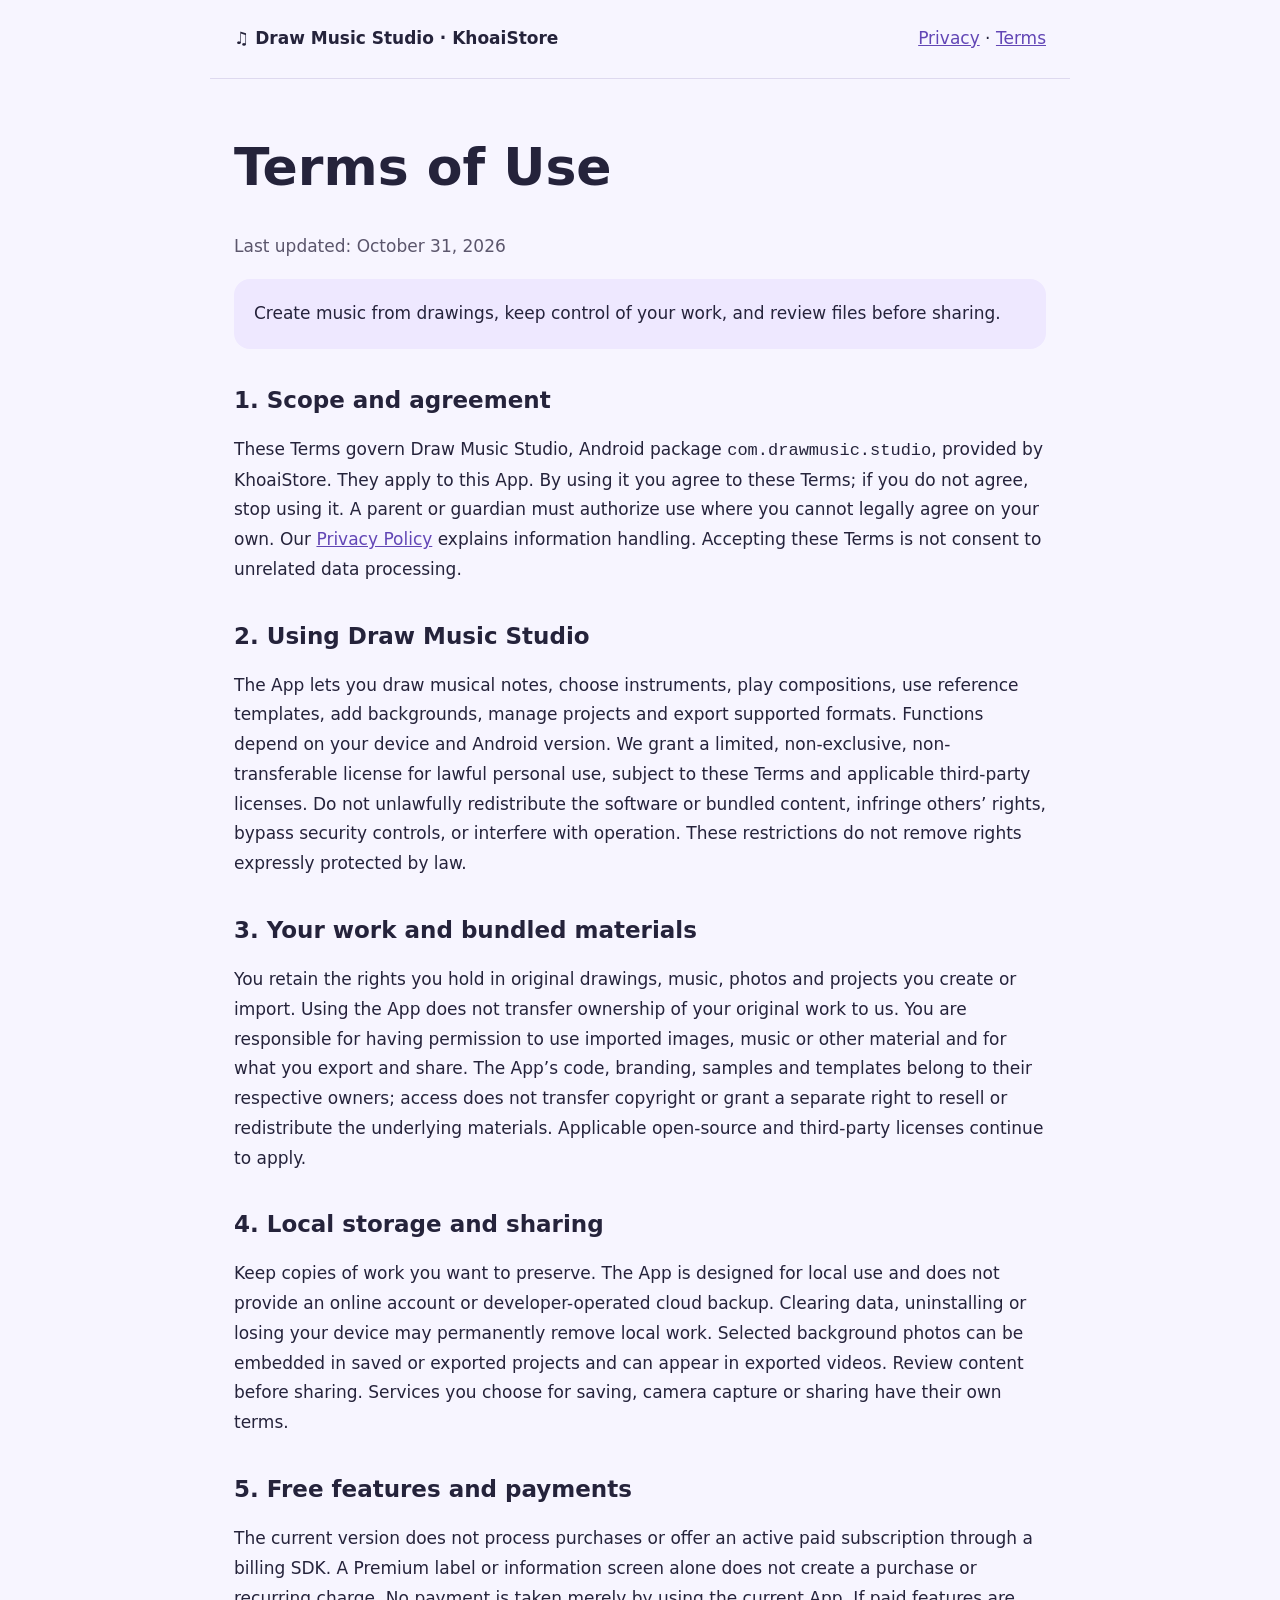
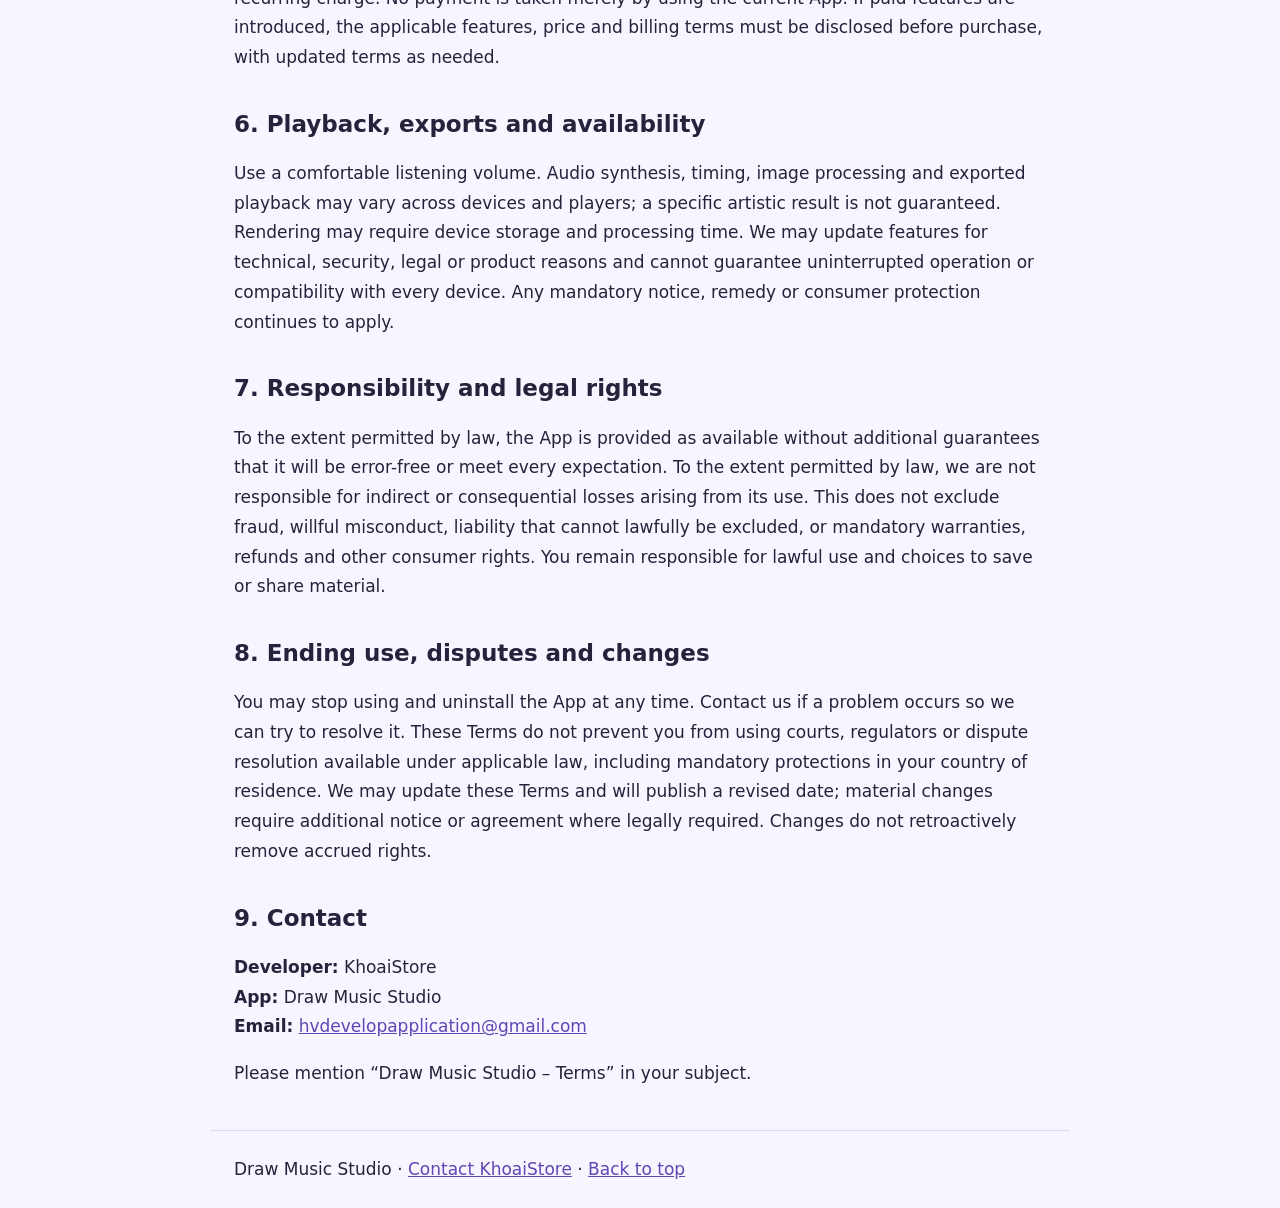
==== terms.html @ e7ddd859 "Publish Terms and Privacy for Draw Music Studio" ====
<!doctype html><html lang="en"><head><meta charset="utf-8"><meta name="viewport" content="width=device-width,initial-scale=1"><meta name="description" content="Terms of Use for Draw Music Studio by KhoaiStore"><title>Terms of Use · Draw Music Studio</title><link rel="stylesheet" href="styles.css"></head><body><header><strong>♫ Draw Music Studio · KhoaiStore</strong><nav><a href="index.html">Privacy</a> · <a href="terms.html">Terms</a></nav></header><main id="main"><h1>Terms of Use</h1><p class="lead">Last updated: <time datetime="2026-10-31">October 31, 2026</time></p><aside class="summary">Create music from drawings, keep control of your work, and review files before sharing.</aside><section id="section-1"><h2>1. Scope and agreement</h2><p>These Terms govern Draw Music Studio, Android package <code>com.drawmusic.studio</code>, provided by KhoaiStore. They apply to this App. By using it you agree to these Terms; if you do not agree, stop using it. A parent or guardian must authorize use where you cannot legally agree on your own. Our <a href="index.html">Privacy Policy</a> explains information handling. Accepting these Terms is not consent to unrelated data processing.</p></section><section id="section-2"><h2>2. Using Draw Music Studio</h2><p>The App lets you draw musical notes, choose instruments, play compositions, use reference templates, add backgrounds, manage projects and export supported formats. Functions depend on your device and Android version. We grant a limited, non-exclusive, non-transferable license for lawful personal use, subject to these Terms and applicable third-party licenses. Do not unlawfully redistribute the software or bundled content, infringe others’ rights, bypass security controls, or interfere with operation. These restrictions do not remove rights expressly protected by law.</p></section><section id="section-3"><h2>3. Your work and bundled materials</h2><p>You retain the rights you hold in original drawings, music, photos and projects you create or import. Using the App does not transfer ownership of your original work to us. You are responsible for having permission to use imported images, music or other material and for what you export and share. The App’s code, branding, samples and templates belong to their respective owners; access does not transfer copyright or grant a separate right to resell or redistribute the underlying materials. Applicable open-source and third-party licenses continue to apply.</p></section><section id="section-4"><h2>4. Local storage and sharing</h2><p>Keep copies of work you want to preserve. The App is designed for local use and does not provide an online account or developer-operated cloud backup. Clearing data, uninstalling or losing your device may permanently remove local work. Selected background photos can be embedded in saved or exported projects and can appear in exported videos. Review content before sharing. Services you choose for saving, camera capture or sharing have their own terms.</p></section><section id="section-5"><h2>5. Free features and payments</h2><p>The current version does not process purchases or offer an active paid subscription through a billing SDK. A Premium label or information screen alone does not create a purchase or recurring charge. No payment is taken merely by using the current App. If paid features are introduced, the applicable features, price and billing terms must be disclosed before purchase, with updated terms as needed.</p></section><section id="section-6"><h2>6. Playback, exports and availability</h2><p>Use a comfortable listening volume. Audio synthesis, timing, image processing and exported playback may vary across devices and players; a specific artistic result is not guaranteed. Rendering may require device storage and processing time. We may update features for technical, security, legal or product reasons and cannot guarantee uninterrupted operation or compatibility with every device. Any mandatory notice, remedy or consumer protection continues to apply.</p></section><section id="section-7"><h2>7. Responsibility and legal rights</h2><p>To the extent permitted by law, the App is provided as available without additional guarantees that it will be error-free or meet every expectation. To the extent permitted by law, we are not responsible for indirect or consequential losses arising from its use. This does not exclude fraud, willful misconduct, liability that cannot lawfully be excluded, or mandatory warranties, refunds and other consumer rights. You remain responsible for lawful use and choices to save or share material.</p></section><section id="section-8"><h2>8. Ending use, disputes and changes</h2><p>You may stop using and uninstall the App at any time. Contact us if a problem occurs so we can try to resolve it. These Terms do not prevent you from using courts, regulators or dispute resolution available under applicable law, including mandatory protections in your country of residence. We may update these Terms and will publish a revised date; material changes require additional notice or agreement where legally required. Changes do not retroactively remove accrued rights.</p></section><section id="section-9"><h2>9. Contact</h2><p><strong>Developer:</strong> KhoaiStore<br><strong>App:</strong> Draw Music Studio<br><strong>Email:</strong> <a href="mailto:hvdevelopapplication@gmail.com">hvdevelopapplication@gmail.com</a><p>Please mention “Draw Music Studio – Terms” in your subject.</p></p></section></main><footer>Draw Music Studio · <a href="mailto:hvdevelopapplication@gmail.com">Contact KhoaiStore</a> · <a href="#main">Back to top</a></footer></body></html>
---- styles.css ----
*{box-sizing:border-box}html{scroll-behavior:smooth}body{margin:0;background:#f7f5ff;color:#25233b;font:17px/1.75 system-ui,sans-serif}header,main,footer{max-width:860px;margin:auto;padding:24px}header{display:flex;justify-content:space-between;gap:20px;border-bottom:1px solid #ded9ef}a{color:#6246b5}h1{font-size:clamp(32px,6vw,52px);line-height:1.15}h2{font-size:23px;line-height:1.35;margin-top:36px}.lead{color:#5b566c}.summary{background:#eee8ff;border-radius:16px;padding:20px}footer{border-top:1px solid #ded9ef}code{overflow-wrap:anywhere}a:focus-visible{outline:3px solid #6246b5;outline-offset:4px}@media(max-width:500px){header{display:block}body{font-size:16px}}
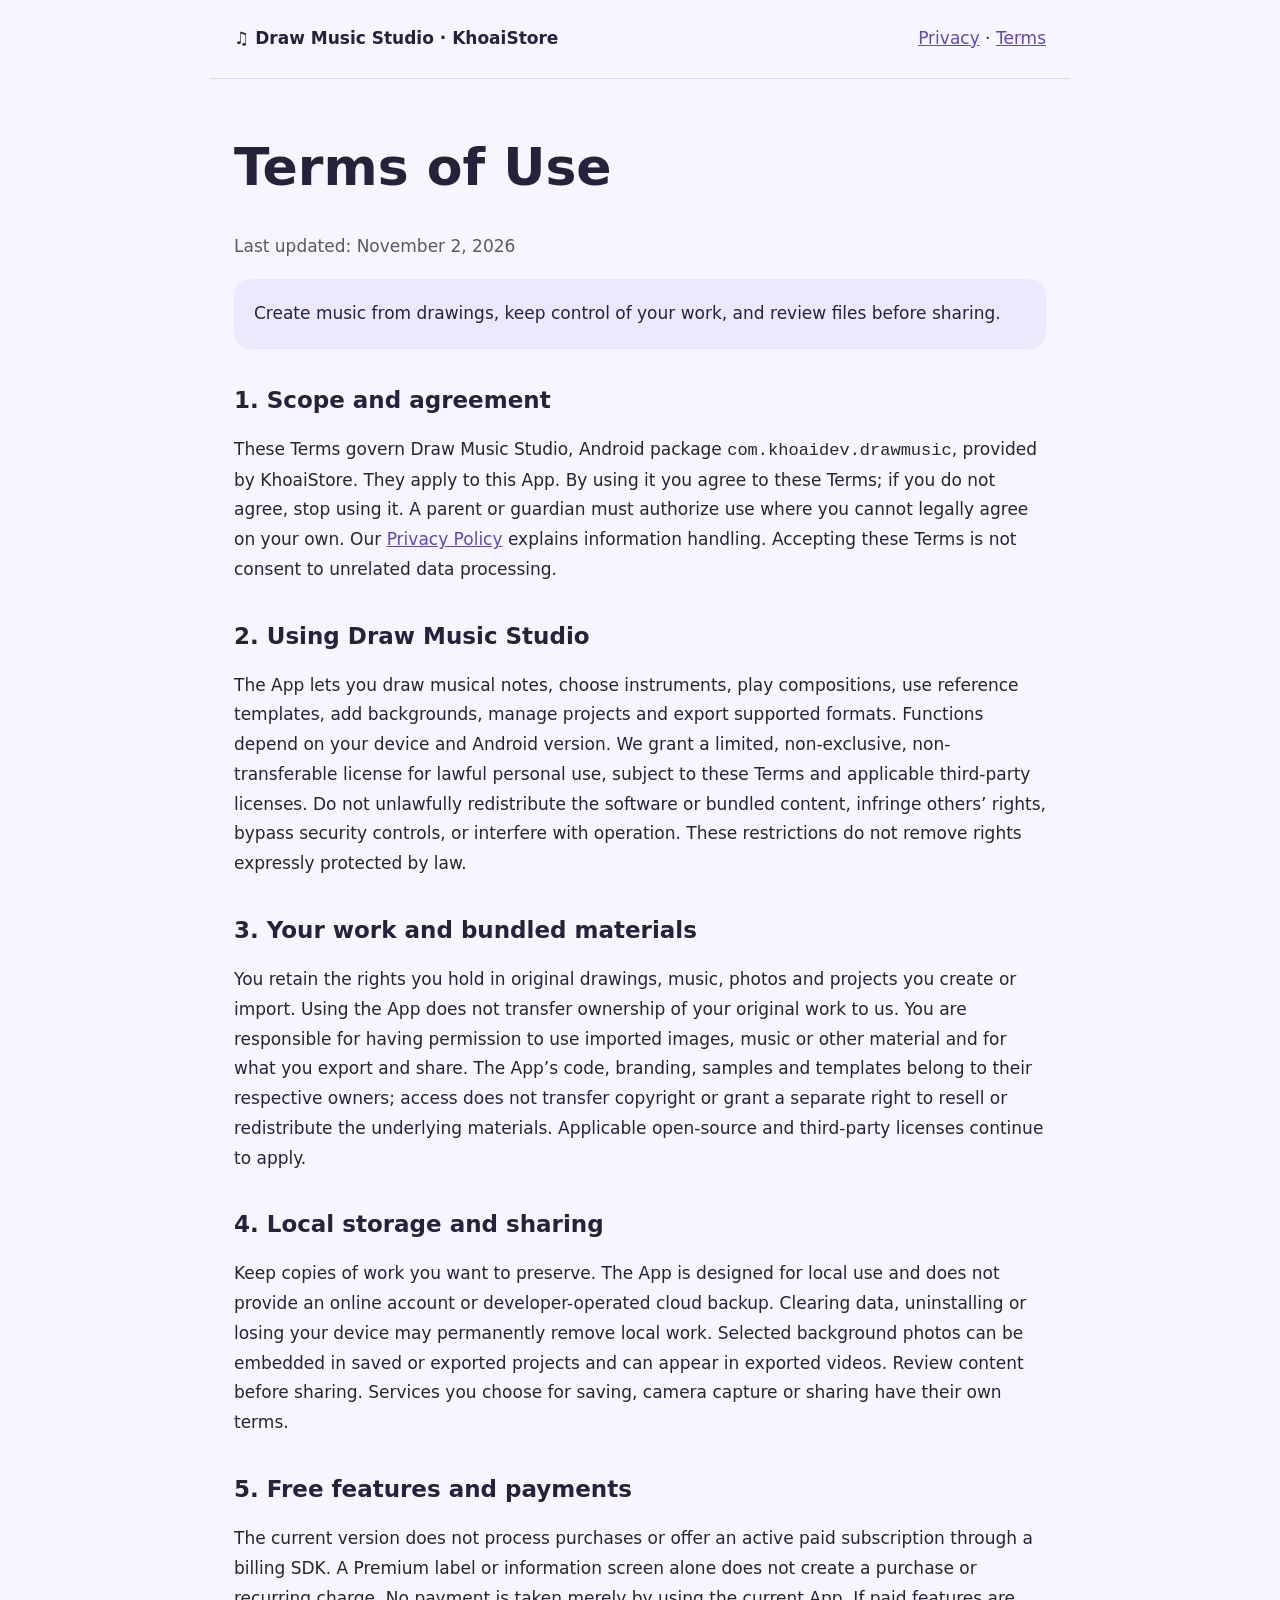
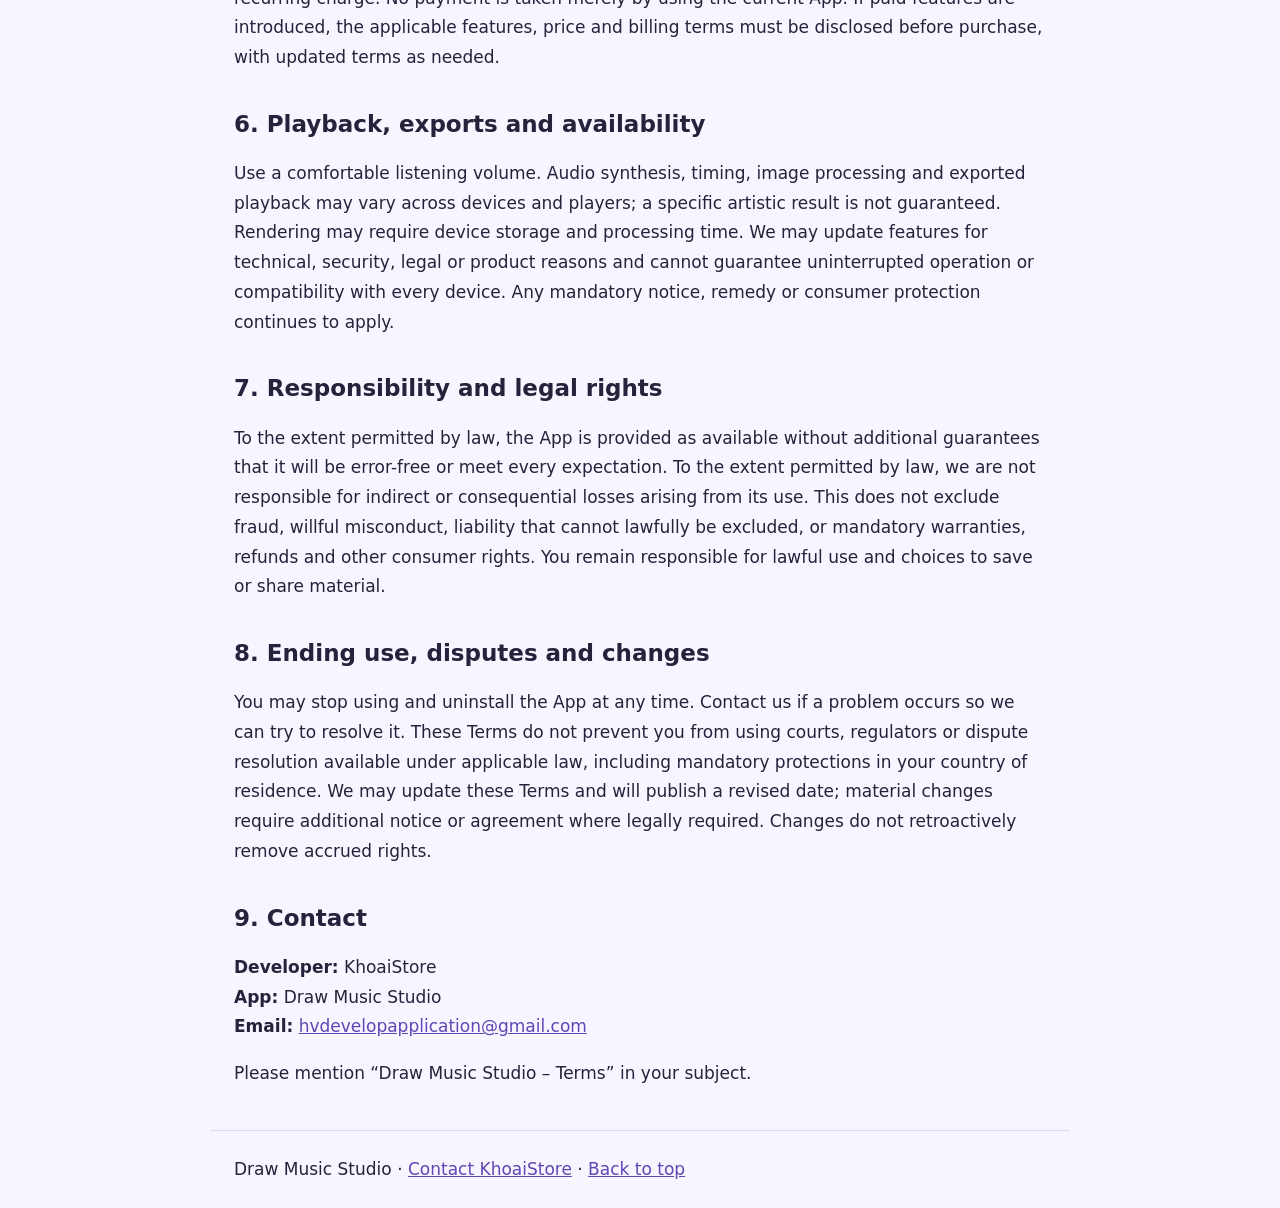
==== commit 26b78e23: "fix: align legal pages with app package and disabled ads SDKs" ====
--- a/terms.html
+++ b/terms.html
@@ -1 +1,18 @@
-<!doctype html><html lang="en"><head><meta charset="utf-8"><meta name="viewport" content="width=device-width,initial-scale=1"><meta name="description" content="Terms of Use for Draw Music Studio by KhoaiStore"><title>Terms of Use · Draw Music Studio</title><link rel="stylesheet" href="styles.css"></head><body><header><strong>♫ Draw Music Studio · KhoaiStore</strong><nav><a href="index.html">Privacy</a> · <a href="terms.html">Terms</a></nav></header><main id="main"><h1>Terms of Use</h1><p class="lead">Last updated: <time datetime="2026-10-31">October 31, 2026</time></p><aside class="summary">Create music from drawings, keep control of your work, and review files before sharing.</aside><section id="section-1"><h2>1. Scope and agreement</h2><p>These Terms govern Draw Music Studio, Android package <code>com.drawmusic.studio</code>, provided by KhoaiStore. They apply to this App. By using it you agree to these Terms; if you do not agree, stop using it. A parent or guardian must authorize use where you cannot legally agree on your own. Our <a href="index.html">Privacy Policy</a> explains information handling. Accepting these Terms is not consent to unrelated data processing.</p></section><section id="section-2"><h2>2. Using Draw Music Studio</h2><p>The App lets you draw musical notes, choose instruments, play compositions, use reference templates, add backgrounds, manage projects and export supported formats. Functions depend on your device and Android version. We grant a limited, non-exclusive, non-transferable license for lawful personal use, subject to these Terms and applicable third-party licenses. Do not unlawfully redistribute the software or bundled content, infringe others’ rights, bypass security controls, or interfere with operation. These restrictions do not remove rights expressly protected by law.</p></section><section id="section-3"><h2>3. Your work and bundled materials</h2><p>You retain the rights you hold in original drawings, music, photos and projects you create or import. Using the App does not transfer ownership of your original work to us. You are responsible for having permission to use imported images, music or other material and for what you export and share. The App’s code, branding, samples and templates belong to their respective owners; access does not transfer copyright or grant a separate right to resell or redistribute the underlying materials. Applicable open-source and third-party licenses continue to apply.</p></section><section id="section-4"><h2>4. Local storage and sharing</h2><p>Keep copies of work you want to preserve. The App is designed for local use and does not provide an online account or developer-operated cloud backup. Clearing data, uninstalling or losing your device may permanently remove local work. Selected background photos can be embedded in saved or exported projects and can appear in exported videos. Review content before sharing. Services you choose for saving, camera capture or sharing have their own terms.</p></section><section id="section-5"><h2>5. Free features and payments</h2><p>The current version does not process purchases or offer an active paid subscription through a billing SDK. A Premium label or information screen alone does not create a purchase or recurring charge. No payment is taken merely by using the current App. If paid features are introduced, the applicable features, price and billing terms must be disclosed before purchase, with updated terms as needed.</p></section><section id="section-6"><h2>6. Playback, exports and availability</h2><p>Use a comfortable listening volume. Audio synthesis, timing, image processing and exported playback may vary across devices and players; a specific artistic result is not guaranteed. Rendering may require device storage and processing time. We may update features for technical, security, legal or product reasons and cannot guarantee uninterrupted operation or compatibility with every device. Any mandatory notice, remedy or consumer protection continues to apply.</p></section><section id="section-7"><h2>7. Responsibility and legal rights</h2><p>To the extent permitted by law, the App is provided as available without additional guarantees that it will be error-free or meet every expectation. To the extent permitted by law, we are not responsible for indirect or consequential losses arising from its use. This does not exclude fraud, willful misconduct, liability that cannot lawfully be excluded, or mandatory warranties, refunds and other consumer rights. You remain responsible for lawful use and choices to save or share material.</p></section><section id="section-8"><h2>8. Ending use, disputes and changes</h2><p>You may stop using and uninstall the App at any time. Contact us if a problem occurs so we can try to resolve it. These Terms do not prevent you from using courts, regulators or dispute resolution available under applicable law, including mandatory protections in your country of residence. We may update these Terms and will publish a revised date; material changes require additional notice or agreement where legally required. Changes do not retroactively remove accrued rights.</p></section><section id="section-9"><h2>9. Contact</h2><p><strong>Developer:</strong> KhoaiStore<br><strong>App:</strong> Draw Music Studio<br><strong>Email:</strong> <a href="mailto:hvdevelopapplication@gmail.com">hvdevelopapplication@gmail.com</a><p>Please mention “Draw Music Studio – Terms” in your subject.</p></p></section></main><footer>Draw Music Studio · <a href="mailto:hvdevelopapplication@gmail.com">Contact KhoaiStore</a> · <a href="#main">Back to top</a></footer></body></html>+<!doctype html>
+<html lang="en"><head><meta charset="utf-8"><meta name="viewport" content="width=device-width,initial-scale=1"><meta name="description" content="Terms of Use for Draw Music Studio by KhoaiStore"><title>Terms of Use · Draw Music Studio</title><link rel="stylesheet" href="styles.css"></head>
+<body><header><strong>♫ Draw Music Studio · KhoaiStore</strong><nav><a href="index.html">Privacy</a> · <a href="terms.html">Terms</a></nav>
+</header>
+<main id="main"><h1>Terms of Use</h1><p class="lead">Last updated: <time datetime="2026-11-02">November 2, 2026</time></p><aside class="summary">Create music from drawings, keep control of your work, and review files before sharing.</aside>
+<section id="section-1"><h2>1. Scope and agreement</h2><p>These Terms govern Draw Music Studio, Android package <code>com.khoaidev.drawmusic</code>, provided by KhoaiStore. They apply to this App. By using it you agree to these Terms; if you do not agree, stop using it. A parent or guardian must authorize use where you cannot legally agree on your own. Our <a href="index.html">Privacy Policy</a> explains information handling. Accepting these Terms is not consent to unrelated data processing.</p></section>
+<section id="section-2"><h2>2. Using Draw Music Studio</h2><p>The App lets you draw musical notes, choose instruments, play compositions, use reference templates, add backgrounds, manage projects and export supported formats. Functions depend on your device and Android version. We grant a limited, non-exclusive, non-transferable license for lawful personal use, subject to these Terms and applicable third-party licenses. Do not unlawfully redistribute the software or bundled content, infringe others’ rights, bypass security controls, or interfere with operation. These restrictions do not remove rights expressly protected by law.</p></section>
+<section id="section-3"><h2>3. Your work and bundled materials</h2><p>You retain the rights you hold in original drawings, music, photos and projects you create or import. Using the App does not transfer ownership of your original work to us. You are responsible for having permission to use imported images, music or other material and for what you export and share. The App’s code, branding, samples and templates belong to their respective owners; access does not transfer copyright or grant a separate right to resell or redistribute the underlying materials. Applicable open-source and third-party licenses continue to apply.</p></section>
+<section id="section-4"><h2>4. Local storage and sharing</h2><p>Keep copies of work you want to preserve. The App is designed for local use and does not provide an online account or developer-operated cloud backup. Clearing data, uninstalling or losing your device may permanently remove local work. Selected background photos can be embedded in saved or exported projects and can appear in exported videos. Review content before sharing. Services you choose for saving, camera capture or sharing have their own terms.</p></section>
+<section id="section-5"><h2>5. Free features and payments</h2><p>The current version does not process purchases or offer an active paid subscription through a billing SDK. A Premium label or information screen alone does not create a purchase or recurring charge. No payment is taken merely by using the current App. If paid features are introduced, the applicable features, price and billing terms must be disclosed before purchase, with updated terms as needed.</p></section>
+<section id="section-6"><h2>6. Playback, exports and availability</h2><p>Use a comfortable listening volume. Audio synthesis, timing, image processing and exported playback may vary across devices and players; a specific artistic result is not guaranteed. Rendering may require device storage and processing time. We may update features for technical, security, legal or product reasons and cannot guarantee uninterrupted operation or compatibility with every device. Any mandatory notice, remedy or consumer protection continues to apply.</p></section>
+<section id="section-7"><h2>7. Responsibility and legal rights</h2><p>To the extent permitted by law, the App is provided as available without additional guarantees that it will be error-free or meet every expectation. To the extent permitted by law, we are not responsible for indirect or consequential losses arising from its use. This does not exclude fraud, willful misconduct, liability that cannot lawfully be excluded, or mandatory warranties, refunds and other consumer rights. You remain responsible for lawful use and choices to save or share material.</p></section>
+<section id="section-8"><h2>8. Ending use, disputes and changes</h2><p>You may stop using and uninstall the App at any time. Contact us if a problem occurs so we can try to resolve it. These Terms do not prevent you from using courts, regulators or dispute resolution available under applicable law, including mandatory protections in your country of residence. We may update these Terms and will publish a revised date; material changes require additional notice or agreement where legally required. Changes do not retroactively remove accrued rights.</p></section>
+<section id="section-9"><h2>9. Contact</h2><p><strong>Developer:</strong> KhoaiStore<br><strong>App:</strong> Draw Music Studio<br><strong>Email:</strong> <a href="mailto:hvdevelopapplication@gmail.com">hvdevelopapplication@gmail.com</a></p><p>Please mention “Draw Music Studio – Terms” in your subject.</p></section>
+</main>
+<footer>Draw Music Studio · <a href="mailto:hvdevelopapplication@gmail.com">Contact KhoaiStore</a> · <a href="#main">Back to top</a></footer>
+</body>
+</html>
